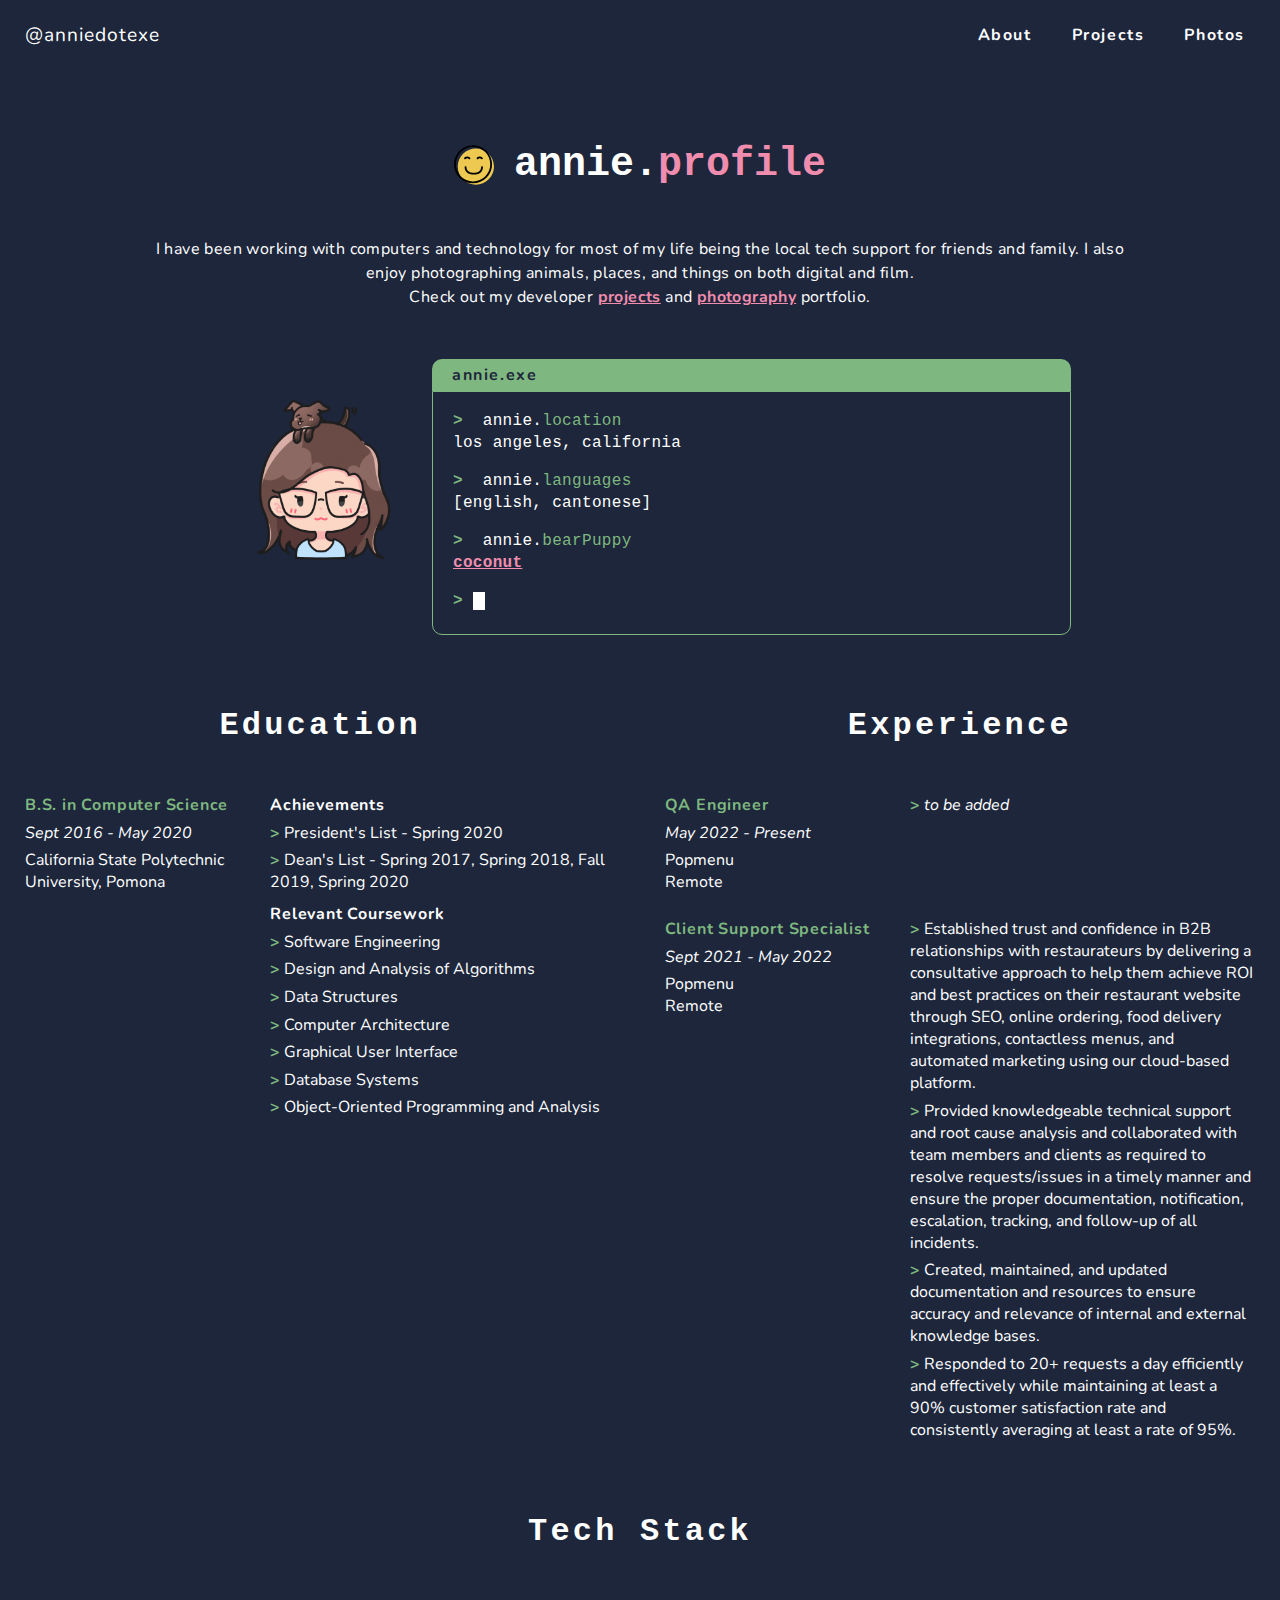
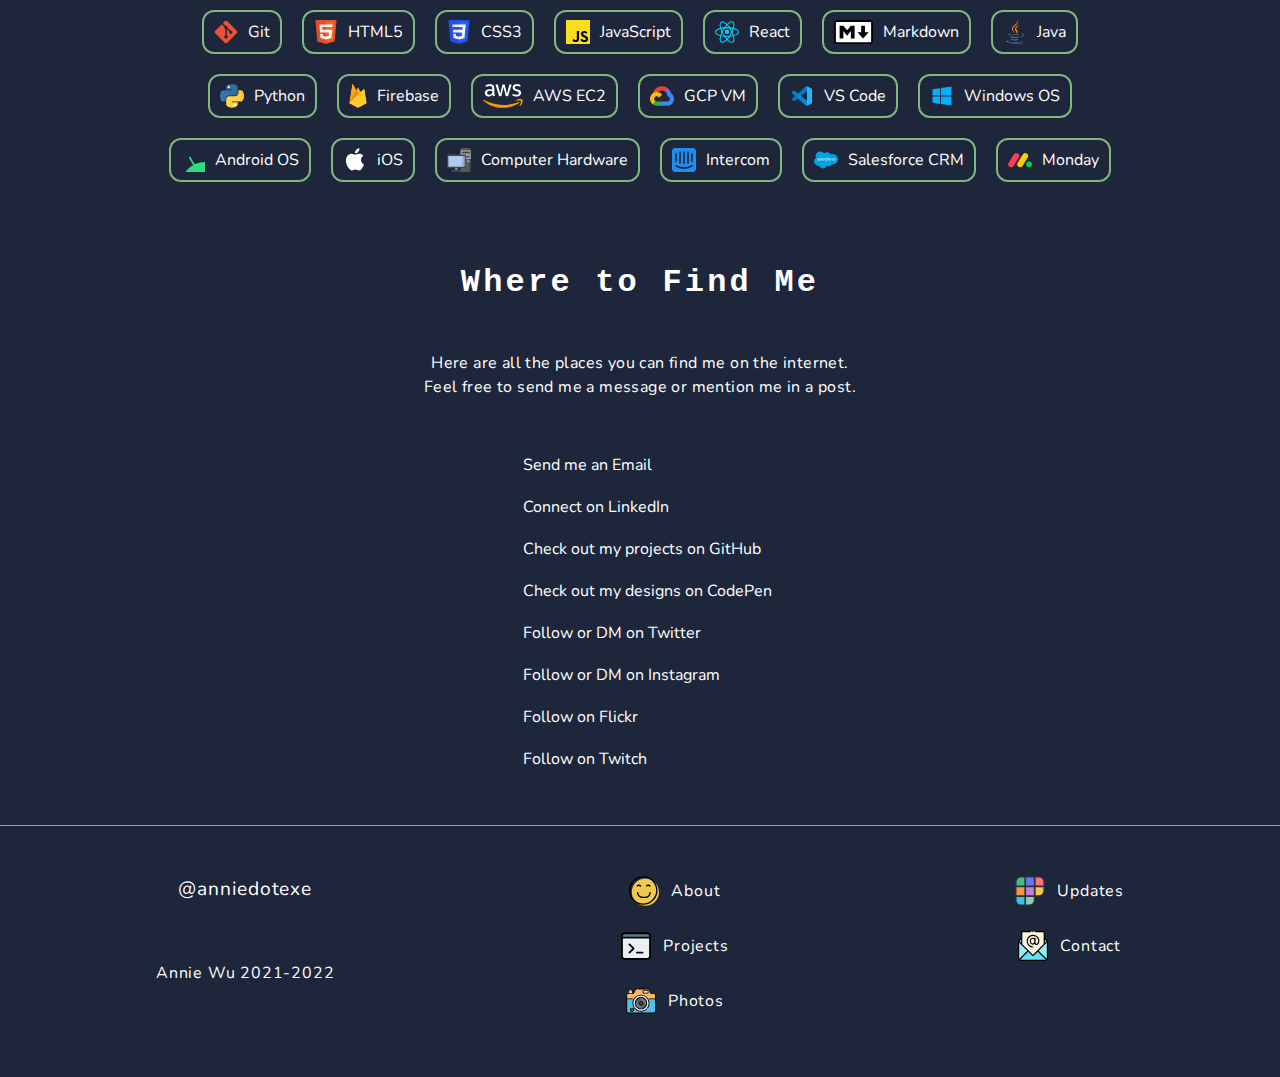
==== about.html @ d6227984 "Initialize" ====
<!DOCTYPE html>
<html lang="en">

    <head>
        <title>About Me ~ Annie Wu</title>

        <link rel="icon" type="image/svg+xml" href="favicon.svg" />

        <meta charset="UTF-8">

        <meta property="og:title" content="About Me ~ Annie Wu" />
        <meta property="og:type" content="website" />
        <meta property="og:url" content="http://anniew.xyz/about" />
        <meta property="og:description"
            content="Hi! I'm Annie. I have been working with computers and technology for most of my life being the go-to tech support for friends and family, and I am a self-taught web developer. I also enjoy photographing animals, places, and things on both digital and film." />
        <meta property="og:locale" content="en_US" />
        <meta property="og:image" content="https://anniew.xyz/img/me-icon-smiling.png" />

        <meta name="twitter:card" content="summary">
        <meta name="twitter:title" content="About Me ~ Annie Wu">
        <meta name="twitter:description"
            content="Hi! I'm Annie. I have been working with computers and technology for most of my life being the go-to tech support for friends and family, and I am a self-taught web developer. I also enjoy photographing animals, places, and things on both digital and film.">
        <meta name="twitter:image" content="https://anniew.xyz/img/me-icon-smiling.png">
        <meta name="twitter:site" content="@anniedotexe">

        <meta name="viewport" content="width=device-width, initial-scale=1.0">
        <meta name="copyright" content="Annie Wu">
        <meta name="description"
            content="Hi! I'm Annie. I have been working with computers and technology for most of my life being the go-to tech support for friends and family, and I am a self-taught web developer. I also enjoy photographing animals, places, and things on both digital and film.">
        <meta name="keywords"
            content="Annie Wu, Annie Wu Portfolio, Annie Wu Photography, photographer, developer, java, python, html, css, javascript, web developer, webdev, portfolio">
        <meta name="robots" content="noindex, nofollow" />

        <link rel="canonical" href="https://anniew.xyz/about" />

        <link rel="preconnect" href="https://fonts.googleapis.com">
        <link rel="preconnect" href="https://fonts.gstatic.com" crossorigin>
        <link href="https://fonts.googleapis.com/css?family=Nunito" rel="stylesheet">

        <link rel="stylesheet"
            href="https://cdnjs.cloudflare.com/ajax/libs/font-awesome/5.15.3/css/all.min.css"
            integrity="sha512-iBBXm8fW90+nuLcSKlbmrPcLa0OT92xO1BIsZ+ywDWZCvqsWgccV3gFoRBv0z+8dLJgyAHIhR35VZc2oM/gI1w=="
            crossorigin="anonymous" referrerpolicy="no-referrer" />

        <link rel="stylesheet" href="./css/main.css" type="text/css">
        <link rel="stylesheet" href="./css/header.css" type="text/css">
        <link rel="stylesheet" href="./css/about.css" type="text/css">
        <link rel="stylesheet" href="./css/footer.css" type="text/css">
    </head>

    <body>
        <header class="header">
            <a href="/" class="header-logo">@anniedotexe</a>
            <nav class="nav">
                <div class="toggle"><i class="fas fa-bars"></i></div>
                <ul class="nav-menu">
                    <li class="nav-item"><a href="/about">About</a></li>
                    <li class="nav-item"><a href="/projects">Projects</a></li>
                    <li class="nav-item"><a href="/photos">Photos</a></li>
                </ul>
            </nav>
        </header>

        <main class="main-container about-section">
            <section id="profile">
                <div class="page-title">
                    <img src="./img/smile.svg" alt="Smile Icon">
                    <h2>annie.<span class="pink">profile</span></h2>
                </div>
                <p class="section-description">
                    I have been working with computers and technology for
                    most of my life being the local tech support for friends and family.
                    I also enjoy photographing animals,
                    places, and things on both digital and film.<br>
                    Check out my developer <a class="hyperlink" href="/projects">projects</a>
                    and <a class="hyperlink" href="/photos">photography</a> portfolio.
                </p>
                <div class="profile-container">
                    <div class="me-icon-container">
                        <img class="me-icon" src="./img/me-icon.gif"
                            alt="Icon of myself with my bear puppy, Coconut, on top of my head"
                            title="Icon of me and Coconut. Art credits to my friend Steph.">
                    </div>
                    <div class="terminal-container">
                        <div class="terminal-header">
                            <div id="terminal-title">annie.exe</div>
                            <div class="right-side-buttons">
                                <i class="fas fa-window-minimize"></i>
                                <i class="fas fa-window-restore"></i>
                                <i class="fas fa-window-close"></i>
                            </div>
                        </div>
                        <div class="terminal-window">
                            <div class="statement">
                                <p class="input">
                                    annie.<span class="green">location</span>
                                </p>
                                <p class="return">
                                    los angeles, california
                                </p>
                            </div>
                            <!-- <div class="statement">
                                <p class="input">
                                    annie.<span class="green">resume</span>
                                </p>
                                <p class="return">
                                    <a href="/Annie-Wu-Resume.pdf" class="hyperlink">anniewu.pdf</a>
                                </p>
                            </div> -->
                            <div class="statement">
                                <p class="input">
                                    annie.<span class="green">languages</span>
                                </p>
                                <p class="return">
                                    [english, cantonese]
                                </p>
                            </div>
                            <div class="statement">
                                <p class="input">
                                    annie.<span class="green">bearPuppy</span>
                                </p>
                                <p class="return">
                                    <a target="_blank"
                                        href="https://www.instagram.com/coconut_bearpuppy/"
                                        class="hyperlink">coconut</a>
                                </p>
                            </div>
                            <div class="statement">
                                <p class="input bottom"><span></span></p>
                            </div>
                        </div>
                    </div>
                </div>
            </section>
            <section id="education-experience">
                <div id="education" class="education-experience-container">
                    <h3>Education</h3>
                    <div class="education-experience-card">
                        <div class="card-info">
                            <h4 class="green">B.S. in Computer Science</h4>
                            <p class="date">Sept 2016 - May 2020</p>
                            <p>California State Polytechnic University, Pomona</p>
                        </div>
                        <div class="card-description">
                            <h5>Achievements</h5>
                            <p>President's List - Spring 2020</p>
                            <p>Dean's List - Spring 2017, Spring 2018, Fall 2019, Spring 2020</p>

                            <h5>Relevant Coursework</h5>
                            <p>Software Engineering</p>
                            <p>Design and Analysis of Algorithms</p>
                            <p>Data Structures</p>
                            <p>Computer Architecture</p>
                            <p>Graphical User Interface</p>
                            <p>Database Systems</p>
                            <p>Object-Oriented Programming and Analysis</p>
                        </div>
                    </div>
                </div>
                <div id="experience" class="education-experience-container">
                    <h3>Experience</h3>
                    <div class="education-experience-card">
                        <div class="card-info">
                            <h4 class="green">QA Engineer</h4>
                            <p class="date">May 2022 - Present</p>
                            <p><a href="https://get.popmenu.com/">Popmenu</a><br>
                                Remote</p>
                        </div>
                        <div class="card-description">
                            <p><em>to be added</em></p>
                        </div>
                    </div>
                    <div class="education-experience-card">
                        <div class="card-info">
                            <h4 class="green">Client Support Specialist</h4>
                            <p class="date">Sept 2021 - May 2022</p>
                            <p><a href="https://get.popmenu.com/">Popmenu</a><br>
                                Remote</p>
                        </div>
                        <div class="card-description">
                            <p>Established trust and confidence in B2B relationships with
                                restaurateurs by delivering a consultative approach to help them
                                achieve ROI and best practices on their restaurant website
                                through SEO, online ordering, food delivery integrations,
                                contactless menus, and automated marketing using our cloud-based
                                platform.</p>
                            <p>Provided knowledgeable technical support and root cause analysis and
                                collaborated with team members and clients as required to resolve
                                requests/issues in a timely manner and ensure the proper
                                documentation, notification, escalation, tracking, and follow-up of
                                all incidents.</p>
                            <p>Created, maintained, and updated documentation and resources to
                                ensure accuracy and relevance of internal and external knowledge
                                bases.</p>
                            <p>Responded to 20+ requests a day efficiently and effectively while
                                maintaining at least a 90% customer satisfaction rate and
                                consistently averaging at least a rate of 95%.</p>
                        </div>
                    </div>
                    <!-- <div class="education-experience-card">
                        <div class="card-info">
                            <h4 class="green">Technical Support Consultant</h4>
                            <p class="date">Jan 2018 - Present</p>
                            <p>Freelance<br>
                                Remote</p>
                        </div>
                        <div class="card-description">
                            <p>Efficiently self-research and walk non-tech-savvy individuals through
                                the troubleshooting process to provide in-depth technical support
                                for software, hardware, and network-related issues by phone, chat,
                                and in person.</p>
                            <p>Recommend home and office technology purchases to best serve clients'
                                needs and budgets.</p>
                            <p>Install, test, repair, and troubleshoot mobile devices, computer
                                systems, and related peripheral devices.</p>
                            <p>Assemble, upgrade, and repair custom PCs, install and repair Windows
                                OS, configure BIOS and UEFI.</p>
                        </div>
                    </div>
                    <div class="education-experience-card">
                        <div class="card-info">
                            <h4 class="green">Insurance Assistant</h4>
                            <p class="date">Apr 2019 - Apr 2020</p>
                            <p>Smart Financial & Insurance Services<br>
                                Rosemead, CA</p>
                        </div>
                        <div class="card-description">
                            <p>Oversaw incoming calls, assisted customers with inquiries, and passed
                                messages to appropriate personnel.</p>
                            <p>Reduced associates’ workload by 15% by responding efficiently to
                                internal and external requests for information and preparing
                                documents, policy information, and relevant files for additional
                                handling.</p>
                        </div>
                    </div>
                </div> -->
            </section>
            <section id="tech-stack">
                <h3>Tech Stack</h3>
                <div class="tech-stack-container">
                    <div class="skill">
                        <img src="./img/git.svg" alt="Git Icon"><span>Git</span>
                    </div>
                    <div class="skill">
                        <img src="./img/html5.svg" alt="HTML5 Icon"><span>HTML5</span>
                    </div>
                    <div class="skill">
                        <img src="./img/css3.svg" alt="CSS3 Icon"><span>CSS3</span>
                    </div>
                    <div class="skill">
                        <img src="./img/javascript.svg" alt="JavaScript Icon">
                        <span>JavaScript</span>
                    </div>
                    <div class="skill">
                        <img src="./img/react.svg" alt="React Icon"><span>React</span>
                    </div>
                    <div class="skill">
                        <img src="./img/markdown.svg" alt="Markdown Icon"><span>Markdown</span>
                    </div>
                    <div class="skill">
                        <img src="./img/java.svg" alt="Java Icon"><span>Java</span>
                    </div>
                    <div class="skill">
                        <img src="./img/python.svg" alt="Python Icon"><span>Python</span>
                    </div>
                    <div class="skill">
                        <img src="./img/firebase.svg" alt="Firebase Icon"><span>Firebase</span>
                    </div>
                    <div class="skill">
                        <img src="./img/aws.svg" alt="AWS Icon"><span>AWS EC2</span>
                    </div>
                    <div class="skill">
                        <img src="./img/gcp.svg" alt="GCP Icon"><span>GCP VM</span>
                    </div>
                    <div class="skill">
                        <img src="./img/vscode.svg" alt="VS Code Icon"><span>VS Code</span>
                    </div>
                    <div class="skill">
                        <img src="./img/windows.svg" alt="Windows Icon"><span>Windows OS</span>
                    </div>
                    <div class="skill">
                        <img src="./img/android.svg" alt="Android Icon"><span>Android OS</span>
                    </div>
                    <div class="skill">
                        <img src="./img/ios.svg" alt="iOS Icon"><span>iOS</span>
                    </div>
                    <div class="skill">
                        <img src="./img/computer.svg" alt="Computer Icon"><span>Computer
                            Hardware</span>
                    </div>
                    <div class="skill">
                        <img src="./img/intercom.svg" alt="Intercom Icon"><span>Intercom</span>
                    </div>
                    <div class="skill">
                        <img src="./img/salesforce.svg" alt="Salesforce Icon"><span>Salesforce
                            CRM</span>
                    </div>
                    <div class="skill">
                        <img src="./img/monday.svg" alt="Monday Icon"><span>Monday</span>
                    </div>
                    <!-- <div class="skill">
                        <img src="./img/.svg" alt=""><span></span>
                    </div> -->
                </div>
            </section>
            <section id="all-social-media">
                <h3>Where to Find Me</h3>
                <p class="section-description">
                    Here are all the places you can find me on the
                    internet.<br>
                    Feel free to send me a message or mention me in a post.
                </p>
                <div class="social-media-list">
                    <a href="mailto:anniewu2303@gmail.com" class="social-media-item">
                        <i class="fas fa-envelope"></i>
                        Send me an Email
                    </a>
                    <a href="https://www.linkedin.com/in/anniewu2303/" class="social-media-item">
                        <i class="fab fa-linkedin-in"></i>
                        Connect on LinkedIn
                    </a>
                    <a href="https://github.com/anniedotexe" class="social-media-item">
                        <i class="fab fa-github"></i>
                        Check out my projects on GitHub
                    </a>
                    <a href="https://codepen.io/anniedotexe" class="social-media-item">
                        <i class="fab fa-codepen"></i>
                        Check out my designs on CodePen
                    </a>
                    <a href="https://twitter.com/anniedotexe" class="social-media-item">
                        <i class="fab fa-twitter"></i>
                        Follow or DM on Twitter
                    </a>
                    <a href="https://www.instagram.com/anniedotexe/" class="social-media-item">
                        <i class="fab fa-instagram"></i>
                        Follow or DM on Instagram
                    </a>
                    <a href="https://www.flickr.com/people/anniewuphotos/"
                        class="social-media-item">
                        <i class="fab fa-flickr"></i>
                        Follow on Flickr
                    </a>
                    <a href="https://www.twitch.tv/anniedotexe" class="social-media-item">
                        <i class="fab fa-twitch"></i>
                        Follow on Twitch
                    </a>
                </div>
            </section>
        </main>

        <footer class="footer-container">
            <div class="footer">
                <div class="footer-column">
                    <a href="/" class="footer-logo">@anniedotexe</a>
                    <div class="socials">
                        <ul>
                            <li class="social-link">
                                <a href="https://www.linkedin.com/in/anniewu2303/"
                                    aria-label="LinkedIn" target="_blank">
                                    <i class="fab fa-linkedin-in"></i>
                                </a>
                            </li>
                            <li class="social-link">
                                <a href="https://github.com/anniedotexe" aria-label="GitHub"
                                    target="_blank">
                                    <i class="fab fa-github"></i>
                                </a>
                            </li>
                            <li class="social-link">
                                <a href="https://twitter.com/anniedotexe" aria-label="Twitter"
                                    target="_blank">
                                    <i class="fab fa-twitter"></i>
                                </a>
                            </li>
                            <li class="social-link">
                                <a href="https://instagram.com/anniedotexe" aria-label="Instagram"
                                    target="_blank">
                                    <i class="fab fa-instagram"></i>
                                </a>
                            </li>

                        </ul>
                    </div>
                    <span class="copyright"><i class="fas fa-copyright"></i> Annie Wu
                        2021-2022</span>
                </div>
                <div class="footer-column">
                    <a href="/about" class="footer-button">
                        <img src="./img/smile.svg" alt="Smile Icon">
                        About
                    </a>
                    <a href="/projects" class="footer-button">
                        <img src="./img/coding.svg" alt="Code Icon">
                        Projects
                    </a>
                    <a href="/photos" class="footer-button">
                        <img src="./img/camera.svg" alt="Camera Icon">
                        Photos
                    </a>
                </div>
                <!-- <div class="footer-column">
                    <a href="https://anniedotexe.notion.site/2f89ab02918142e885a684db6e8d6c53?v=e84b8638720749c9a11741c6790c7022"
                        class="footer-button">
                        <img src="./img/blog.svg" alt="Blog Icon">
                        Thoughts
                    </a>
                    <a href="/anniewu-resume.pdf" class="footer-button">
                        <img src="./img/resume.svg" alt="Resume Icon">
                        Resume
                    </a>
                    <a href="mailto:anniewu2303@gmail.com" class="footer-button">
                        <img src="./img/email.svg" alt="Email Icon">
                        Contact
                    </a>
                </div> -->
                <div class="footer-column">

                    <a href="https://www.polywork.com/anniedotexe" class="footer-button">
                        <img src="./img/polywork.svg" alt="PolyWork Icon">
                        Updates
                    </a>
                    <a href="mailto:anniewu2303@gmail.com" class="footer-button">
                        <img src="./img/email.svg" alt="Email Icon">
                        Contact
                    </a>
                </div>
            </div>
        </footer>

        <script src="./js/main.js"></script>
    </body>

</html>
---- css/main.css ----
* {
    margin: 0;
    padding: 0;
    box-sizing: border-box;
    font-family: 'Nunito', sans-serif;
    font-size: 16px;
    font-weight: 400;
    color: #FFFFFF;
    scroll-behavior: smooth;
}

body {
    background-color: #1D263B;
}

h1, h2, h3 {
    font-family: 'Fira Mono', monospace;
}

h2 {
    margin: 0 auto;
    text-align: center;
    font-size: 1.75em;
    font-weight: 700;
}

h3 {
    margin: 0 auto;
    text-align: center;
    font-size: 1.4em;
    font-weight: 700;
    letter-spacing: 0.1em;
}

a, span {
    font-family: inherit;
    font-size: inherit;
    font-weight: inherit;
}

.green {
    color: #7EB77F;
}

.bold {
    font-weight: 700;
}

.pink {
    font-family: inherit;
    font-size: inherit;
    font-weight: inherit;
    color: #F08CAE;
}

ul {
    list-style-type: none;
}

.social-link a i {
    transition: all 0.2s ease;
}

.social-link a i:hover {
    color: #F08CAE;
}

.main-container {
    margin: 0 auto;
    padding: 0 25px;
    text-align: center;
    max-width: 1600px;
}

section {
    margin: 0 auto;
    display: flex;
    flex-direction: column;
    justify-content: center;
    text-align: left;
    padding-top: 8vh;
}

section .hyperlink {
    color: #F08CAE;
    font-weight: 700;
    text-decoration: underline;
    transition: all 0.2s ease;
}

section .hyperlink:hover {
    color: #7EB77F;
}

.section-description {
    margin: 50px auto 0 auto;
    text-align: center;
    max-width: 1000px;
    line-height: 1.5em;
    letter-spacing: 0.025em;
}

.page-title {
    margin: 0 auto;
    display: flex;
    justify-content: center;
    align-items: center;
}

.page-title img {
    height: 40px;
    width: auto;
    margin-right: 20px;
}

@media only screen and (min-width: 768px) {
    h2 {
        font-size: 2.5em;
    }
    h3 {
        font-size: 2em;
    }
}
---- css/header.css ----
a {
    text-decoration: none;
}

header {
    margin: 0 auto;
    width: 100%;
    max-width: 1600px;
    display: flex;
    flex-direction: row;
    justify-content: space-between;
    text-align: center;
    align-items: center;
    height: 70px;
    padding: 0 15px;
    z-index: 2;
    background-color: #1D263B;
}

.header-logo {
    padding: 10px;
    font-size: 1.2em;
    letter-spacing: 0.05em;
}

.nav-menu {
    list-style-type: none;
    position: absolute;
    display: flex;
    justify-content: space-evenly;
    flex-direction: column;
    align-items: center;
    left: 0;
}

.nav-item {
    text-align: center;
    display: none;
}

.nav-item a {
    display: block;
    padding: 20px;
    font-weight: 700;
    width: 100vw;
    letter-spacing: 0.1em;
    transition: all 0.2s ease;
    color: #1D263B;
}

.nav-item a:hover, .nav-item a:focus {
    color: #F08CAE;
    text-decoration: underline;
}

.active {
    background-color: white;
}

.active .nav-item {
    display: block;
}

.toggle {
    padding: 1.1em;
}

.toggle i {
    font-size: 2em;
}

@media only screen and (min-width: 768px) {
    .nav {
        display: flex;
        text-align: center;
        justify-content: space-between;
        align-items: center;
    }
    .nav-menu {
        position: relative;
        align-items: center;
        flex-direction: row;
        background-color: #1D263B;
        height: fit-content;
        height: -moz-fit-content;
    }
    .nav-item {
        position: relative;
        display: block;
        width: fit-content;
        width: -moz-fit-content;
        margin: 0;
    }
    .nav-item a {
        width: fit-content;
        width: -moz-fit-content;
        color: #FFFFFF;
    }
    .toggle {
        display: none;
    }
}
---- css/about.css ----
h4, h5 {
    font-weight: 700;
    letter-spacing: 0.05em;
}

.date {
    font-style: italic;
}

/* --- PROFILE --- */

.profile-container {
    margin-top: 25px;
    display: flex;
    flex-direction: column;
    align-items: center;
}

.me-icon-container {
    width: 200px;
    height: auto;
    object-fit: contain;
    text-align: center;
}

.me-icon {
    height: 100%;
    width: 100%;
}

.terminal-container {
    max-width: 700px;
    width: 100%;
    margin-top: 25px;
}

.terminal-header {
    padding: 5px 20px;
    display: flex;
    text-align: center;
    justify-content: space-between;
    border-radius: 10px 10px 0 0;
    background-color: #7EB77F;
}

#terminal-title {
    font-weight: 700;
    color: #1D263B;
    letter-spacing: 0.1em;
}

.right-side-buttons i {
    color: #1D263B;
}

.right-side-buttons i:not(:last-child) {
    margin-right: 10px;
}

.terminal-window {
    padding: 20px;
    border-radius: 0 0 10px 10px;
    text-align: left;
    border: 1px solid #7EB77F;
}

.terminal-window div, .terminal-window div p {
    font-family: 'Fira Code', monospace;
    letter-spacing: 0.02em;
}

.terminal-window div:not(:last-child) {
    margin-bottom: 20px;
}

.terminal-window div p {
    margin-bottom: 0.25em;
}

.input::before {
    content: ">\A0";
    color: #7EB77F;
    font-weight: 700;
}

.bottom span {
    content: "\A0";
    border-right: 12px solid;
    animation: blink 1s steps(1) infinite;
}

@keyframes blink {
    50% {
        border-color: transparent;
    }
}

/* --- EDUCATION & EXPERIENCE --- */

.education-experience-container h3 {
    margin-bottom: 50px;
}

#experience {
    margin-top: 50px;
}

.education-experience-card {
    margin-top: 25px;
}

.card-info p {
    margin-top: 0.35em;
}

.card-info p a:hover {
    color: #F08CAE;
}

.card-description {
    margin: 15px 0 0 15px;
}

.card-description p:not(:first-child) {
    margin-top: 0.35em;
}

.card-description p::before {
    content: ">\A0";
    color: #7EB77F;
    font-weight: 700;
}

.card-description h5:not(:first-child) {
    margin-top: 10px;
}

/* --- TECH STACK --- */

.tech-stack-container {
    margin: 50px auto 0 auto;
    max-width: 1000px;
    display: flex;
    flex-wrap: wrap;
    text-align: center;
    justify-content: center;
    align-items: center;
}

.skill {
    border-radius: 12px;
    margin: 10px;
    border: 2px solid #7EB77F;
    padding: 8px 10px;
    display: flex;
    align-items: center;
    text-align: center;
}

.skill span {
    margin-left: 10px;
}

/* --- ALL SOCIAL MEDIA --- */

.social-media-list {
    margin: 50px auto 0 auto;
    width: fit-content;
    width: -moz-fit-content;
    display: flex;
    flex-direction: column;
    text-align: left;
}

.social-media-item {
    display: flex;
    text-align: center;
    align-items: center;
    padding: 5px 0;
}

.social-media-item:hover {
    color: #F08CAE;
}

.social-media-item i {
    margin-right: 15px;
    font-size: 1.5em;
}

.social-media-item:not(:last-child) {
    margin-bottom: 10px;
}

@media only screen and (min-width: 768px) {
    #education-experience {
        display: flex;
        flex-direction: row;
        justify-content: space-between;
    }
    .education-experience-container {
        width: 48%;
    }
    #experience {
        margin-top: 0;
    }
    .section-description {
        margin: 50px 10% 0 10%;
    }
}

@media only screen and (min-width: 1100px) {
    .profile-container {
        margin: 50px auto 0 auto;
        flex-direction: row;
        justify-content: center;
        align-items: center;
        width: 70%;
    }
    .terminal-container {
        flex-grow: 1;
        margin: 0;
    }
    .me-icon-container {
        width: 300px;
        height: auto;
    }
    .education-experience-card {
        display: flex;
        justify-content: space-between;
    }
    .card-info {
        width: 40%;
    }
    .card-description {
        width: 60%;
        margin-top: 0;
    }
    .section-description {
        margin: 50px auto 0 auto;
    }
}
---- css/footer.css ----
.footer-container {
    border-top: 1px solid #7EB77F;
    margin: 50px auto;
    padding-top: 50px;
}

.footer {
    margin: 0 auto;
    padding: 0 25px;
    display: flex;
    flex-direction: column;
    justify-content: center;
    text-align: center;
    align-items: center;
    flex-wrap: wrap;
    gap: 25px;
}

.footer-column {
    margin: 0 auto;
    display: flex;
    flex-direction: column;
    align-items: center;
    align-self: flex-start;
}

.footer-logo {
    font-size: 1.2em;
    margin-bottom: 5px;
    letter-spacing: 0.05em;
}

.socials {
    margin: 10px 0;
}

.socials ul {
    display: flex;
    flex-direction: row;
    align-items: center;
    text-align: center;
    margin: 15px 0;
}

.socials ul li:not(:last-child) {
    margin-right: 12px;
}

.socials ul li a i {
    font-size: 1.5em;
}

.copyright {
    margin-top: 5px;
    letter-spacing: 0.05em;
}

.footer-button {
    display: flex;
    text-align: center;
    align-items: center;
    letter-spacing: 0.05em;
    transition: all 0.2s ease;
}

.footer-button:hover {
    text-decoration: underline;
    color: #F08CAE;
}

.footer-button:not(:last-child) {
    margin-bottom: 25px;
}

.footer-button img {
    margin-right: 12px;
}

@media only screen and (min-width: 768px) {
    .footer {
        margin: 0 auto;
        padding: 0 25px;
        flex-direction: row;
        justify-content: space-between;
        max-width: 1600px;
    }
}
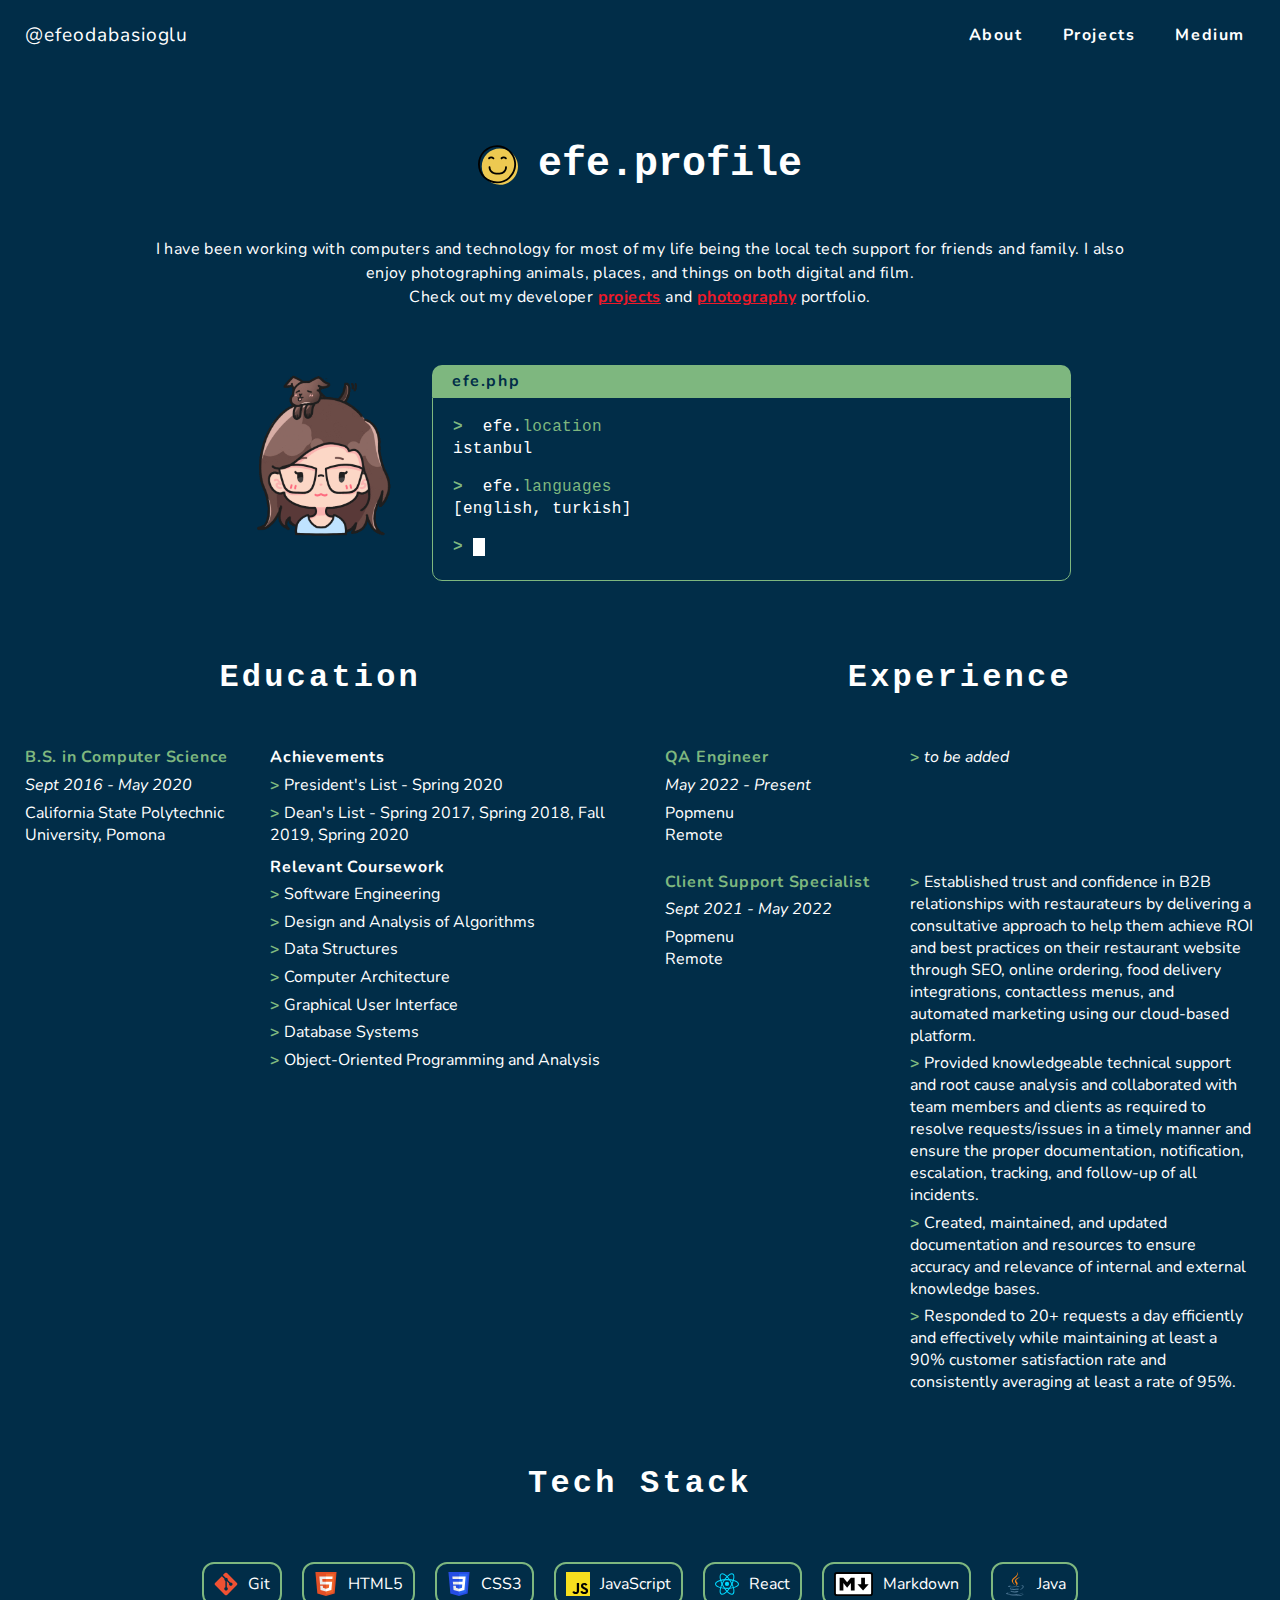
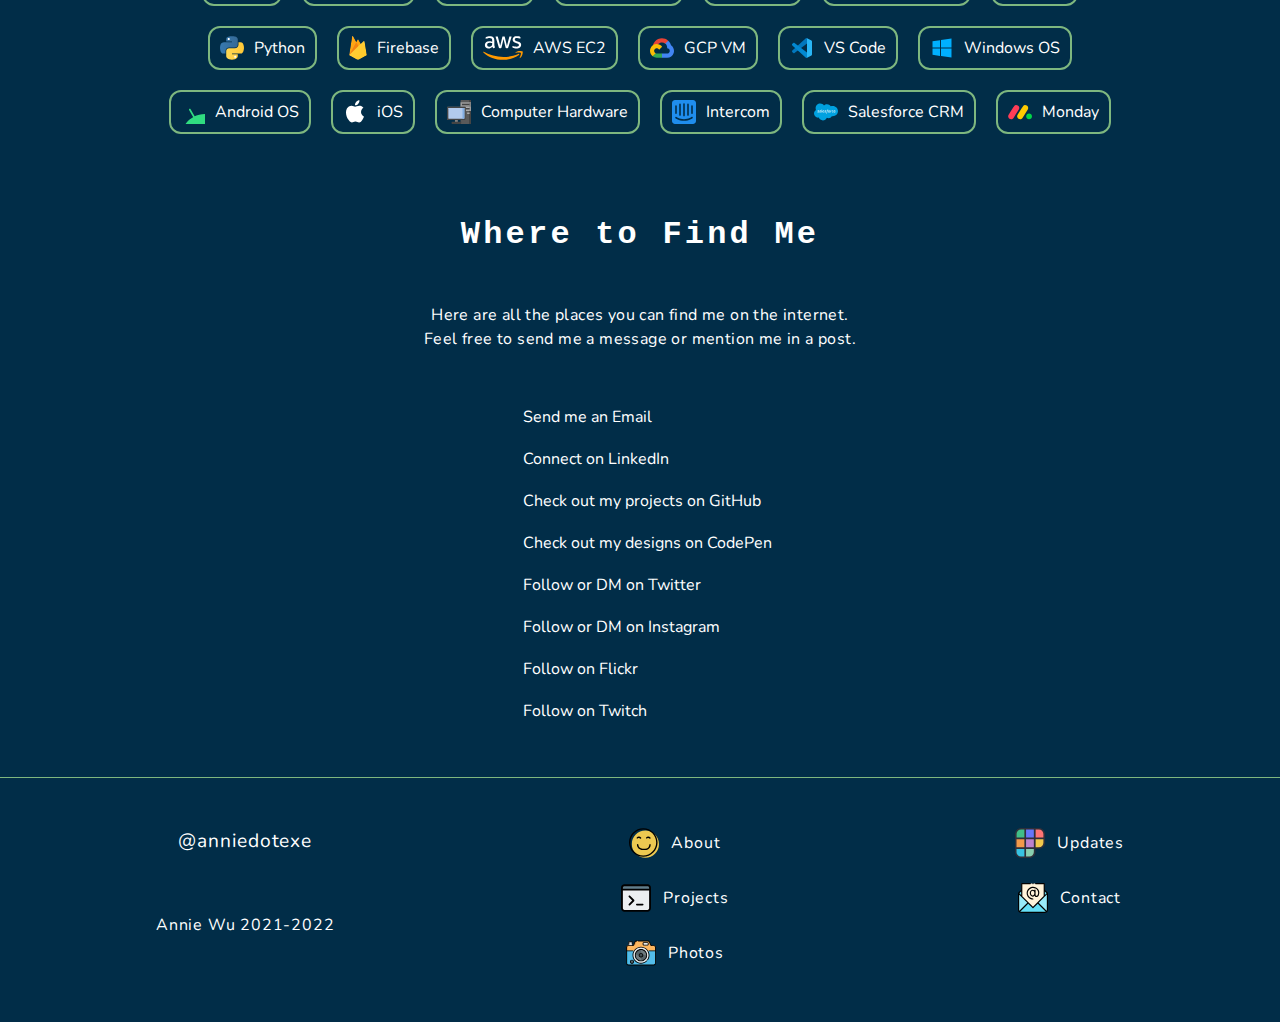
==== commit e1cbabcc: "Edited some html" ====
--- a/about.html
+++ b/about.html
@@ -16,19 +16,8 @@
         <meta property="og:locale" content="en_US" />
         <meta property="og:image" content="https://anniew.xyz/img/me-icon-smiling.png" />
 
-        <meta name="twitter:card" content="summary">
-        <meta name="twitter:title" content="About Me ~ Annie Wu">
-        <meta name="twitter:description"
-            content="Hi! I'm Annie. I have been working with computers and technology for most of my life being the go-to tech support for friends and family, and I am a self-taught web developer. I also enjoy photographing animals, places, and things on both digital and film.">
-        <meta name="twitter:image" content="https://anniew.xyz/img/me-icon-smiling.png">
-        <meta name="twitter:site" content="@anniedotexe">
-
         <meta name="viewport" content="width=device-width, initial-scale=1.0">
         <meta name="copyright" content="Annie Wu">
-        <meta name="description"
-            content="Hi! I'm Annie. I have been working with computers and technology for most of my life being the go-to tech support for friends and family, and I am a self-taught web developer. I also enjoy photographing animals, places, and things on both digital and film.">
-        <meta name="keywords"
-            content="Annie Wu, Annie Wu Portfolio, Annie Wu Photography, photographer, developer, java, python, html, css, javascript, web developer, webdev, portfolio">
         <meta name="robots" content="noindex, nofollow" />
 
         <link rel="canonical" href="https://anniew.xyz/about" />
@@ -50,13 +39,13 @@
 
     <body>
         <header class="header">
-            <a href="/" class="header-logo">@anniedotexe</a>
+            <a href="/" class="header-logo">@efeodabasioglu</a>
             <nav class="nav">
                 <div class="toggle"><i class="fas fa-bars"></i></div>
                 <ul class="nav-menu">
                     <li class="nav-item"><a href="/about">About</a></li>
                     <li class="nav-item"><a href="/projects">Projects</a></li>
-                    <li class="nav-item"><a href="/photos">Photos</a></li>
+                    <li class="nav-item"><a href="/photos">Medium</a></li>
                 </ul>
             </nav>
         </header>
@@ -65,7 +54,7 @@
             <section id="profile">
                 <div class="page-title">
                     <img src="./img/smile.svg" alt="Smile Icon">
-                    <h2>annie.<span class="pink">profile</span></h2>
+                    <h2>efe.<span class="pink">profile</span></h2>
                 </div>
                 <p class="section-description">
                     I have been working with computers and technology for
@@ -83,7 +72,7 @@
                     </div>
                     <div class="terminal-container">
                         <div class="terminal-header">
-                            <div id="terminal-title">annie.exe</div>
+                            <div id="terminal-title">efe.php</div>
                             <div class="right-side-buttons">
                                 <i class="fas fa-window-minimize"></i>
                                 <i class="fas fa-window-restore"></i>
@@ -93,10 +82,10 @@
                         <div class="terminal-window">
                             <div class="statement">
                                 <p class="input">
-                                    annie.<span class="green">location</span>
+                                    efe.<span class="green">location</span>
                                 </p>
                                 <p class="return">
-                                    los angeles, california
+                                    istanbul
                                 </p>
                             </div>
                             <!-- <div class="statement">
@@ -109,20 +98,10 @@
                             </div> -->
                             <div class="statement">
                                 <p class="input">
-                                    annie.<span class="green">languages</span>
+                                    efe.<span class="green">languages</span>
                                 </p>
                                 <p class="return">
-                                    [english, cantonese]
-                                </p>
-                            </div>
-                            <div class="statement">
-                                <p class="input">
-                                    annie.<span class="green">bearPuppy</span>
-                                </p>
-                                <p class="return">
-                                    <a target="_blank"
-                                        href="https://www.instagram.com/coconut_bearpuppy/"
-                                        class="hyperlink">coconut</a>
+                                    [english, turkish]
                                 </p>
                             </div>
                             <div class="statement">
--- a/css/main.css
+++ b/css/main.css
@@ -10,7 +10,7 @@
 }
 
 body {
-    background-color: #1D263B;
+    background-color: #012D48;
 }
 
 h1, h2, h3 {
@@ -46,11 +46,11 @@
     font-weight: 700;
 }
 
-.pink {
+.red {
     font-family: inherit;
     font-size: inherit;
     font-weight: inherit;
-    color: #F08CAE;
+    color: #EE1928;
 }
 
 ul {
@@ -62,7 +62,7 @@
 }
 
 .social-link a i:hover {
-    color: #F08CAE;
+    color: #EE1928;
 }
 
 .main-container {
@@ -82,7 +82,7 @@
 }
 
 section .hyperlink {
-    color: #F08CAE;
+    color: #EE1928;
     font-weight: 700;
     text-decoration: underline;
     transition: all 0.2s ease;
--- a/css/header.css
+++ b/css/header.css
@@ -14,7 +14,7 @@
     height: 70px;
     padding: 0 15px;
     z-index: 2;
-    background-color: #1D263B;
+    background-color: #012D48;
 }
 
 .header-logo {
@@ -45,11 +45,11 @@
     width: 100vw;
     letter-spacing: 0.1em;
     transition: all 0.2s ease;
-    color: #1D263B;
+    color: #012D48;
 }
 
 .nav-item a:hover, .nav-item a:focus {
-    color: #F08CAE;
+    color: #EE1928;
     text-decoration: underline;
 }
 
@@ -80,7 +80,7 @@
         position: relative;
         align-items: center;
         flex-direction: row;
-        background-color: #1D263B;
+        background-color: #012D48;
         height: fit-content;
         height: -moz-fit-content;
     }
--- a/css/about.css
+++ b/css/about.css
@@ -45,12 +45,12 @@
 
 #terminal-title {
     font-weight: 700;
-    color: #1D263B;
+    color: #012D48;
     letter-spacing: 0.1em;
 }
 
 .right-side-buttons i {
-    color: #1D263B;
+    color: #012D48;
 }
 
 .right-side-buttons i:not(:last-child) {
@@ -114,7 +114,7 @@
 }
 
 .card-info p a:hover {
-    color: #F08CAE;
+    color: #EE1928;
 }
 
 .card-description {
@@ -180,7 +180,7 @@
 }
 
 .social-media-item:hover {
-    color: #F08CAE;
+    color: #EE1928;
 }
 
 .social-media-item i {
--- a/css/footer.css
+++ b/css/footer.css
@@ -65,7 +65,7 @@
 
 .footer-button:hover {
     text-decoration: underline;
-    color: #F08CAE;
+    color: #EE1928;
 }
 
 .footer-button:not(:last-child) {
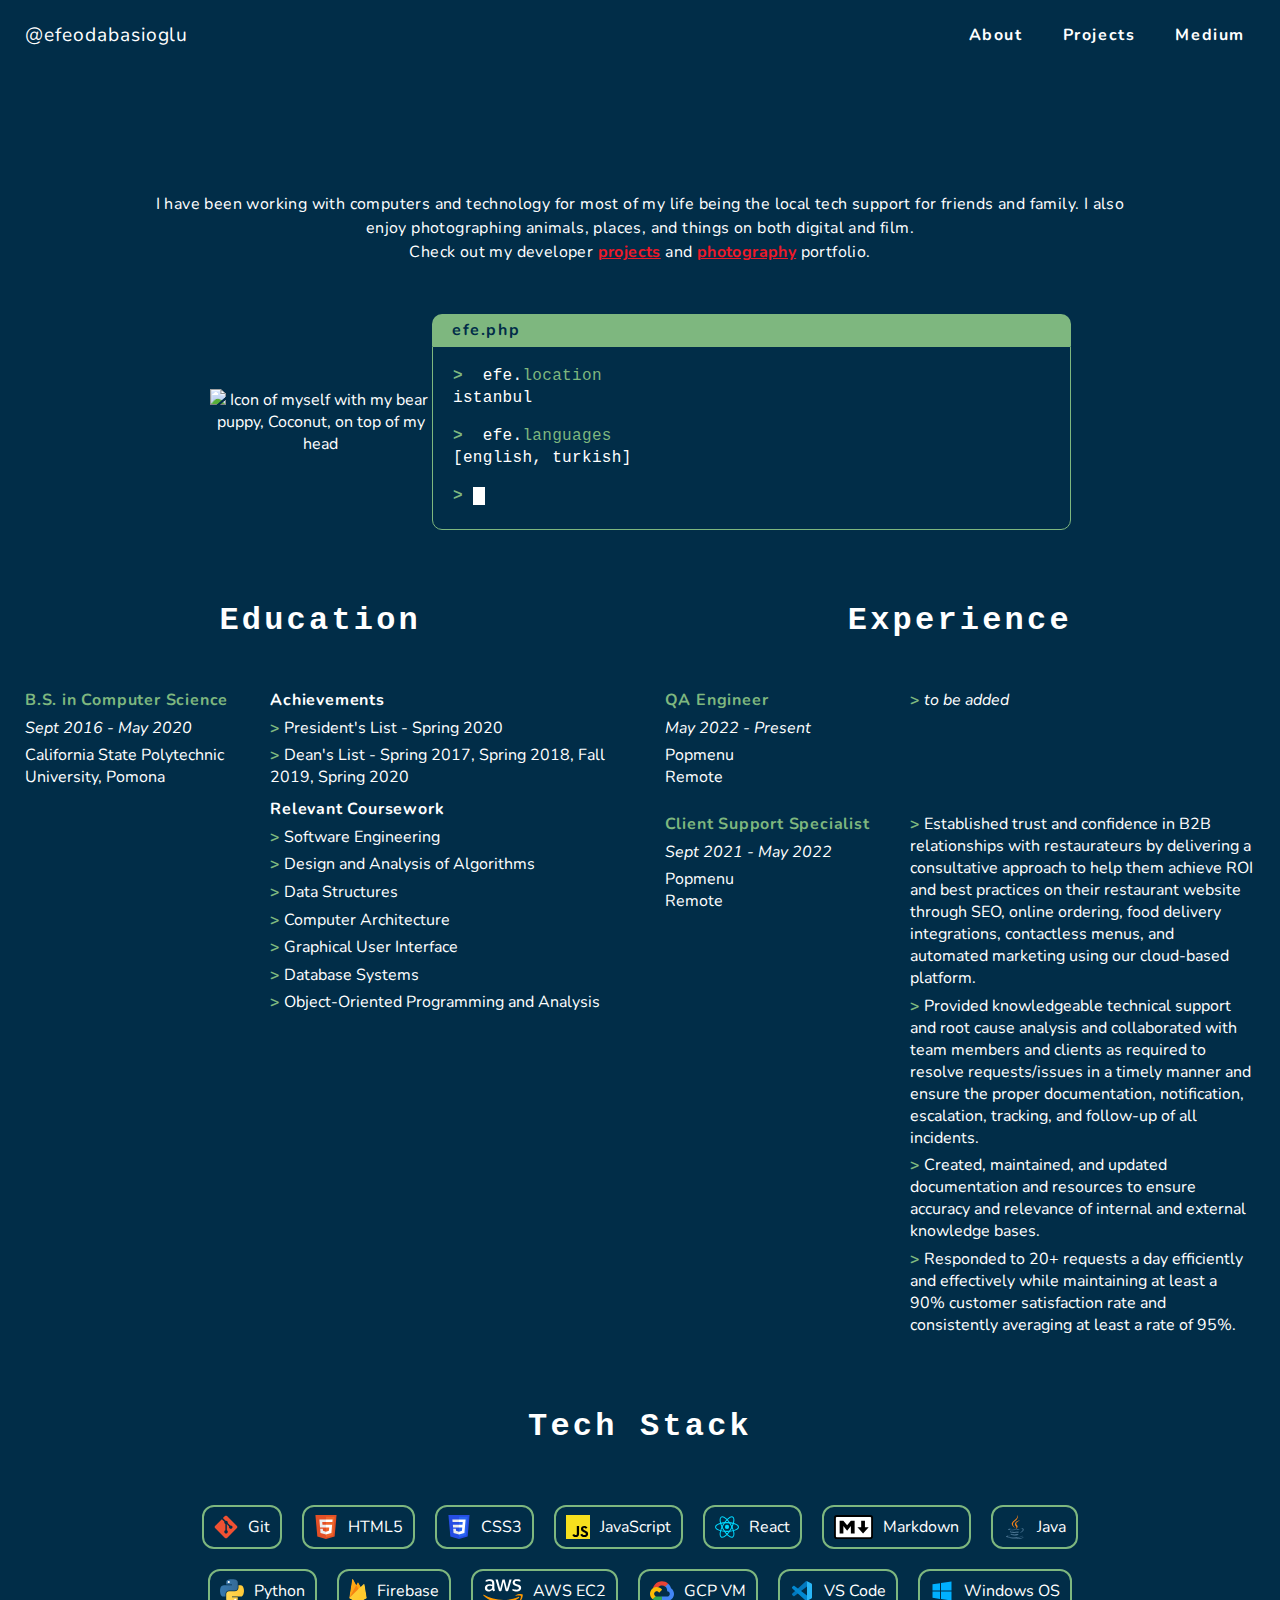
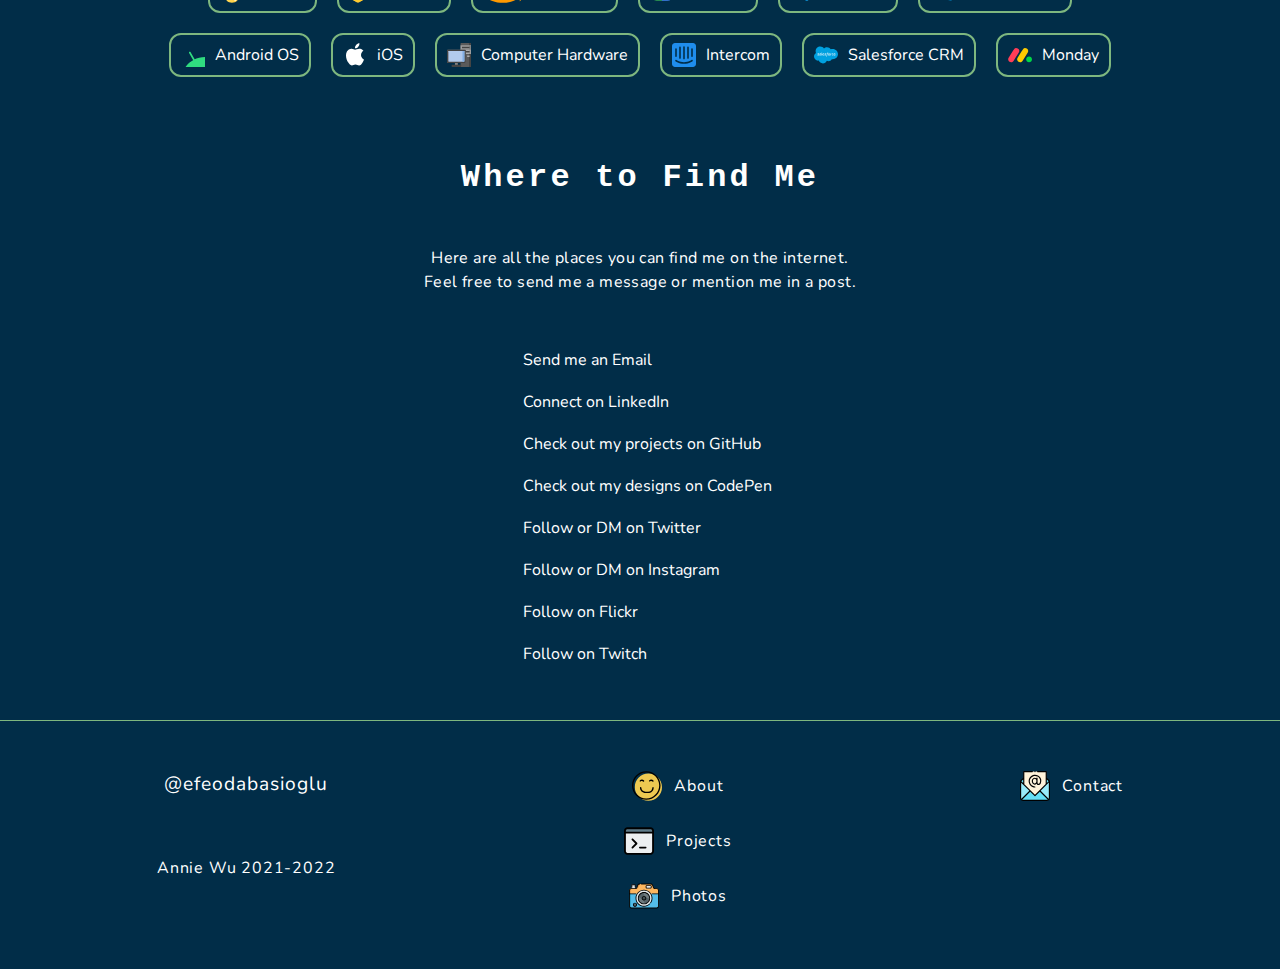
==== commit a8aa0106: "Edited about page" ====
--- a/about.html
+++ b/about.html
@@ -52,10 +52,6 @@
 
         <main class="main-container about-section">
             <section id="profile">
-                <div class="page-title">
-                    <img src="./img/smile.svg" alt="Smile Icon">
-                    <h2>efe.<span class="pink">profile</span></h2>
-                </div>
                 <p class="section-description">
                     I have been working with computers and technology for
                     most of my life being the local tech support for friends and family.
@@ -66,7 +62,7 @@
                 </p>
                 <div class="profile-container">
                     <div class="me-icon-container">
-                        <img class="me-icon" src="./img/me-icon.gif"
+                        <img class="me-icon" src="https://i.gifer.com/4VNb.gif"
                             alt="Icon of myself with my bear puppy, Coconut, on top of my head"
                             title="Icon of me and Coconut. Art credits to my friend Steph.">
                     </div>
@@ -330,34 +326,33 @@
         <footer class="footer-container">
             <div class="footer">
                 <div class="footer-column">
-                    <a href="/" class="footer-logo">@anniedotexe</a>
+                    <a href="/" class="footer-logo">@efeodabasioglu</a>
                     <div class="socials">
                         <ul>
                             <li class="social-link">
-                                <a href="https://www.linkedin.com/in/anniewu2303/"
-                                    aria-label="LinkedIn" target="_blank">
+                                <a href="https://www.linkedin.com/in/efeodabasioglu/"
+                                   aria-label="LinkedIn" target="_blank">
                                     <i class="fab fa-linkedin-in"></i>
                                 </a>
                             </li>
                             <li class="social-link">
-                                <a href="https://github.com/anniedotexe" aria-label="GitHub"
-                                    target="_blank">
+                                <a href="https://github.com/efeodabasioglu" aria-label="GitHub"
+                                   target="_blank">
                                     <i class="fab fa-github"></i>
                                 </a>
                             </li>
                             <li class="social-link">
-                                <a href="https://twitter.com/anniedotexe" aria-label="Twitter"
-                                    target="_blank">
+                                <a href="https://twitter.com/efeodabasioglu" aria-label="Twitter"
+                                   target="_blank">
                                     <i class="fab fa-twitter"></i>
                                 </a>
                             </li>
                             <li class="social-link">
-                                <a href="https://instagram.com/anniedotexe" aria-label="Instagram"
-                                    target="_blank">
+                                <a href="https://instagram.com/rakenrolcu" aria-label="Instagram"
+                                   target="_blank">
                                     <i class="fab fa-instagram"></i>
                                 </a>
                             </li>
-
                         </ul>
                     </div>
                     <span class="copyright"><i class="fas fa-copyright"></i> Annie Wu
@@ -377,31 +372,11 @@
                         Photos
                     </a>
                 </div>
-                <!-- <div class="footer-column">
-                    <a href="https://anniedotexe.notion.site/2f89ab02918142e885a684db6e8d6c53?v=e84b8638720749c9a11741c6790c7022"
-                        class="footer-button">
-                        <img src="./img/blog.svg" alt="Blog Icon">
-                        Thoughts
-                    </a>
-                    <a href="/anniewu-resume.pdf" class="footer-button">
-                        <img src="./img/resume.svg" alt="Resume Icon">
-                        Resume
-                    </a>
-                    <a href="mailto:anniewu2303@gmail.com" class="footer-button">
+                <div class="footer-column">
+                    <a href="mailto:efeodabasioglu@gmail.com" class="footer-button">
                         <img src="./img/email.svg" alt="Email Icon">
                         Contact
                     </a>
-                </div> -->
-                <div class="footer-column">
-
-                    <a href="https://www.polywork.com/anniedotexe" class="footer-button">
-                        <img src="./img/polywork.svg" alt="PolyWork Icon">
-                        Updates
-                    </a>
-                    <a href="mailto:anniewu2303@gmail.com" class="footer-button">
-                        <img src="./img/email.svg" alt="Email Icon">
-                        Contact
-                    </a>
                 </div>
             </div>
         </footer>
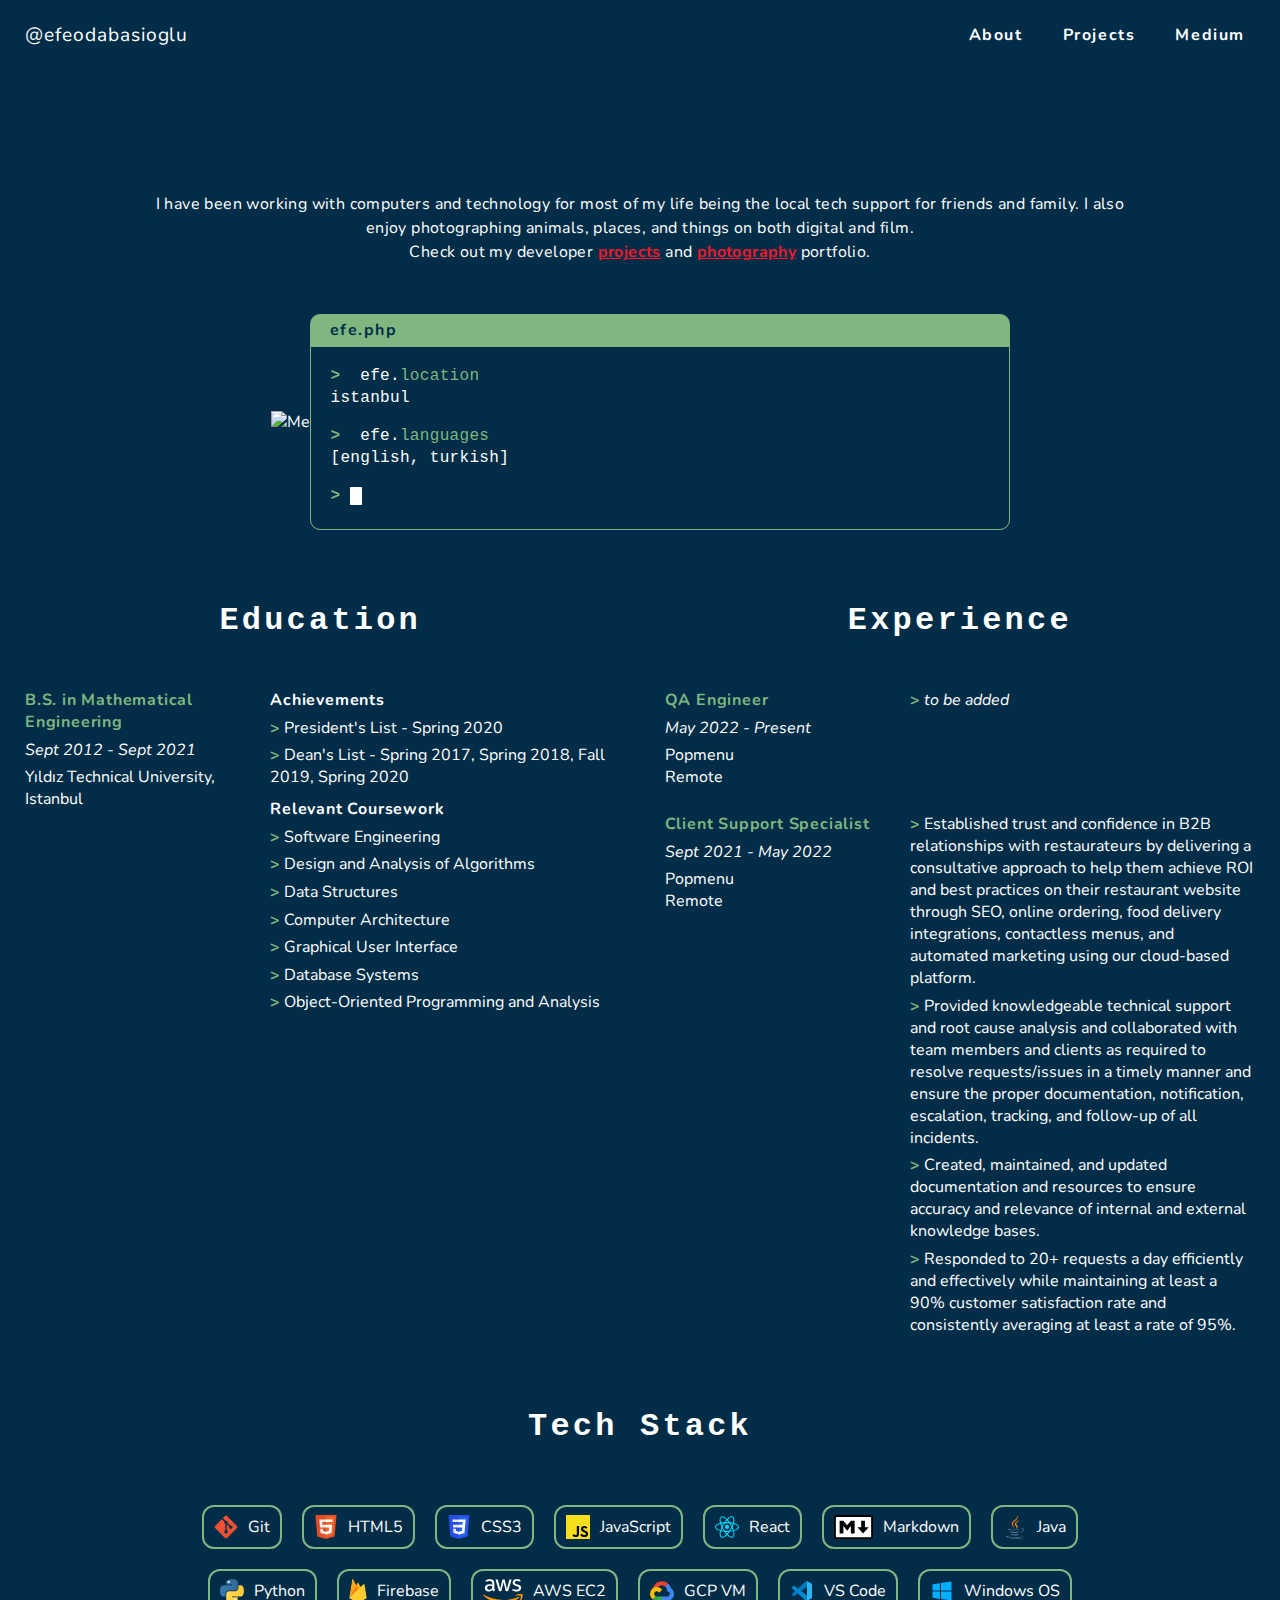
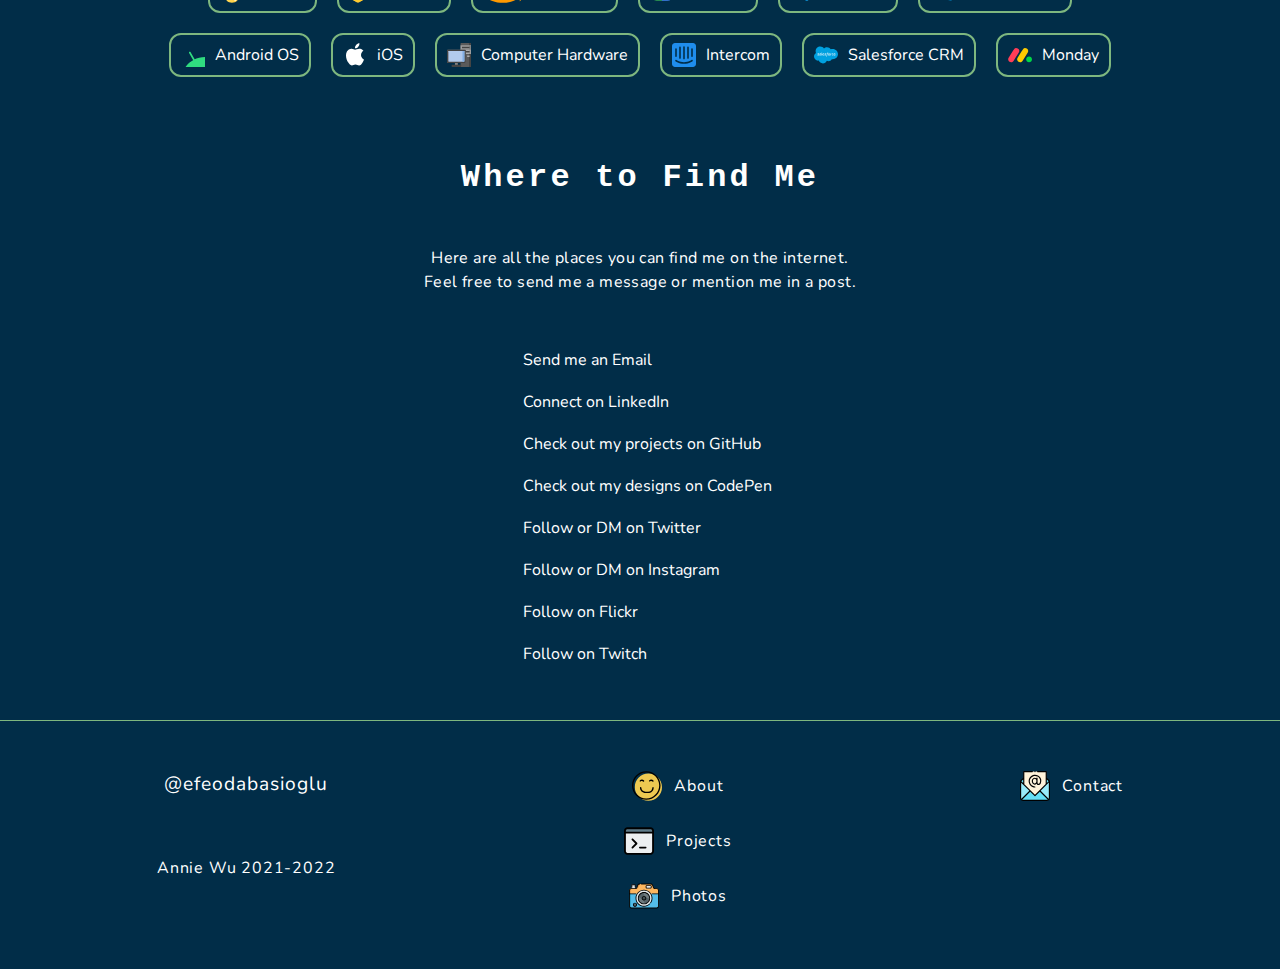
==== commit c89be1da: "added img to about" ====
--- a/about.html
+++ b/about.html
@@ -61,10 +61,8 @@
                     and <a class="hyperlink" href="/photos">photography</a> portfolio.
                 </p>
                 <div class="profile-container">
-                    <div class="me-icon-container">
-                        <img class="me-icon" src="https://i.gifer.com/4VNb.gif"
-                            alt="Icon of myself with my bear puppy, Coconut, on top of my head"
-                            title="Icon of me and Coconut. Art credits to my friend Steph.">
+                    <div class="art-me">
+                        <img src="https://i.gifer.com/4VNb.gif" alt="Me">
                     </div>
                     <div class="terminal-container">
                         <div class="terminal-header">
@@ -112,9 +110,9 @@
                     <h3>Education</h3>
                     <div class="education-experience-card">
                         <div class="card-info">
-                            <h4 class="green">B.S. in Computer Science</h4>
-                            <p class="date">Sept 2016 - May 2020</p>
-                            <p>California State Polytechnic University, Pomona</p>
+                            <h4 class="green">B.S. in Mathematical Engineering</h4>
+                            <p class="date">Sept 2012 - Sept 2021</p>
+                            <p>Yıldız Technical University, Istanbul</p>
                         </div>
                         <div class="card-description">
                             <h5>Achievements</h5>
